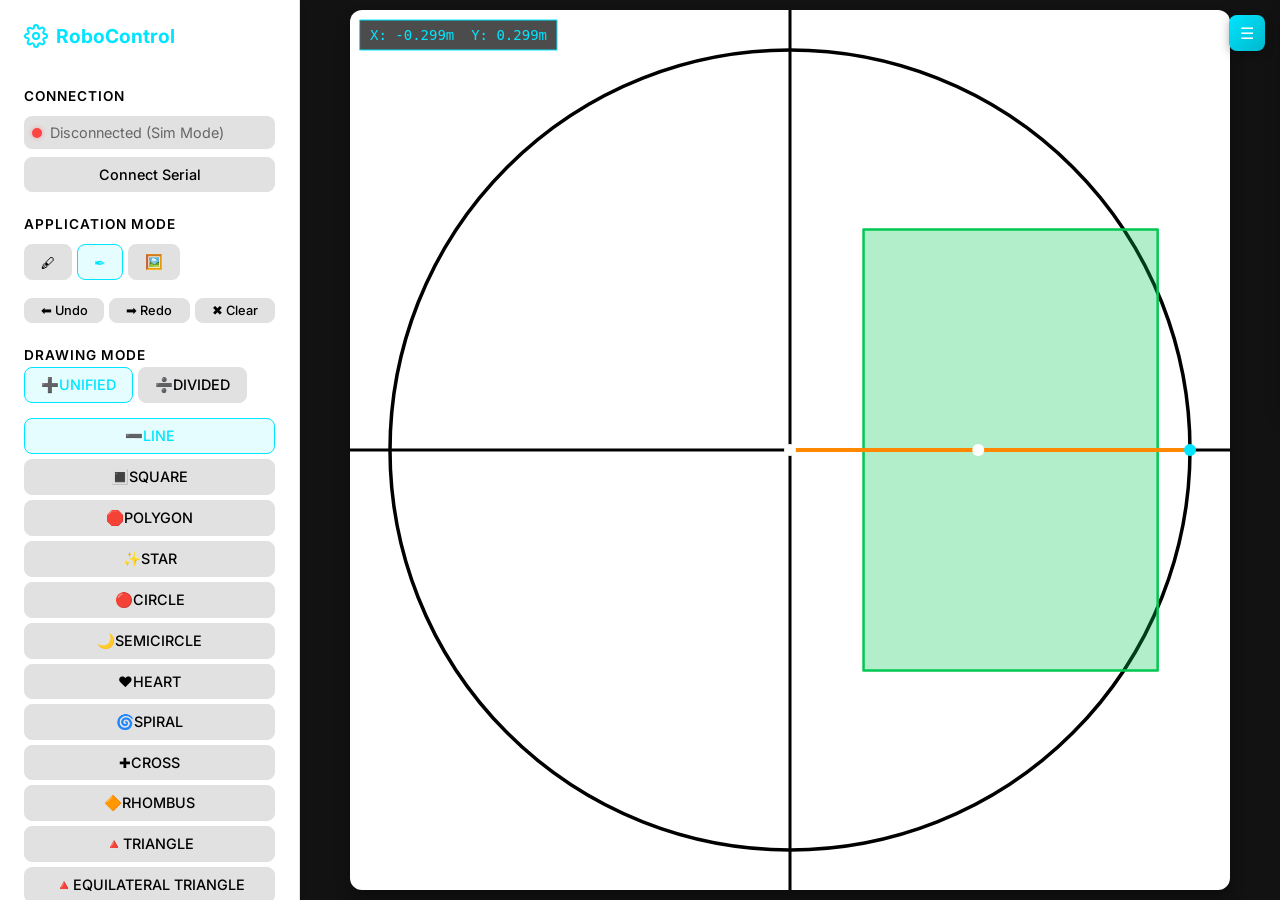
==== GUI DUMARM/layout/index.html @ 5c5cde9e "feat: Restructure repository to include full project folders" ====
<!DOCTYPE html>
<html lang="en">

<head>
    <meta charset="UTF-8">
    <meta name="viewport" content="width=device-width, initial-scale=1.0">
    <title>Planar Arm Control</title>

    <!-- Google Fonts -->
    <link rel="preconnect" href="https://fonts.googleapis.com">
    <link rel="preconnect" href="https://fonts.gstatic.com" crossorigin>
    <link href="https://fonts.googleapis.com/css2?family=Inter:wght@400;500;700&display=swap" rel="stylesheet">

    <!-- Styles -->
    <link rel="stylesheet" href="css/style.css" />
    <link rel="stylesheet" href="css/sidebar_right.css" />

    <!-- Scripts -->
    <script type="text/javascript" src="/eel.js"></script>
    <script type="module" src="js/main.js" defer></script>
</head>

<body>
    <div class="app-container">
        <!-- Sidebar Controls -->
        <aside class="sidebar">
            <div class="brand">
                <svg width="24" height="24" viewBox="0 0 24 24" fill="none" stroke="currentColor" stroke-width="2">
                    <circle cx="12" cy="12" r="3"></circle>
                    <path
                        d="M19.4 15a1.65 1.65 0 0 0 .33 1.82l.06.06a2 2 0 0 1 0 2.83 2 2 0 0 1-2.83 0l-.06-.06a1.65 1.65 0 0 0-1.82-.33 1.65 1.65 0 0 0-1 1.51V21a2 2 0 0 1-2 2 2 2 0 0 1-2-2v-.09A1.65 1.65 0 0 0 9 19.4a1.65 1.65 0 0 0-1.82.33l-.06.06a2 2 0 0 1-2.83 0 2 2 0 0 1 0-2.83l.06-.06a1.65 1.65 0 0 0 .33-1.82 1.65 1.65 0 0 0-1.51-1H3a2 2 0 0 1-2-2 2 2 0 0 1 2-2h.09A1.65 1.65 0 0 0 4.6 9a1.65 1.65 0 0 0-.33-1.82l-.06-.06a2 2 0 0 1 0-2.83 2 2 0 0 1 2.83 0l.06.06a1.65 1.65 0 0 0 1.82.33H9a1.65 1.65 0 0 0 1-1.51V3a2 2 0 0 1 2-2 2 2 0 0 1 2 2v.09a1.65 1.65 0 0 0 1 1.51 1.65 1.65 0 0 0 1.82-.33l.06-.06a2 2 0 0 1 2.83 0 2 2 0 0 1 0 2.83l-.06.06a1.65 1.65 0 0 0-.33 1.82V9a1.65 1.65 0 0 0 1.51 1H21a2 2 0 0 1 2 2 2 2 0 0 1-2 2h-.09a1.65 1.65 0 0 0-1.51 1z">
                    </path>
                </svg>
                RoboControl
            </div>

            <div class="control-group">
                <div class="group-title">Connection</div>
                <div class="status-indicator">
                    <div id="status-dot" class="status-dot"></div>
                    <span id="status-text">Disconnected</span>
                </div>
                <button id="start-serial-btn" class="btn">Connect Serial</button>
            </div>

            <!-- Application Mode Switcher -->
            <div class="control-group">
                <div class="group-title">Application Mode</div>
                <div style="display: flex; gap: 5px;">
                    <button id="app-mode-text" class="btn" title="Enable Text Generation">🖋</button>
                    <button id="app-mode-drawing" class="btn active" title="Enable Manual Drawing">✒</button>
                    <button id="app-mode-image" class="btn" title="Image to Trajectory">🖼️</button>

                </div>

                <!-- Action Buttons (Undo/Redo/Clear) - Available in all modes -->
                <div style="display: grid; grid-template-columns: 1fr 1fr 1fr; gap: 5px; margin-top: 10px;">
                    <button id="undo-btn" class="btn sm" title="Undo (Ctrl+Z)">⬅ Undo</button>
                    <button id="redo-btn" class="btn sm" title="Redo (Ctrl+Y)">➡ Redo</button>
                    <button id="clear-btn" class="btn sm" title="Clear Drawing (Delete)">✖ Clear</button>
                </div>
            </div>

            <div id="section-drawing-tools" class="control-group">
                <div class="group-title">DRAWING MODE</div>

                <!-- Drawing Mode -->
                <div style="display: flex; gap: 5px; margin-bottom: 15px;">
                    <button id="mode-continuous-btn" class="btn active" title="Chain shapes (United)">➕UNIFIED</button>
                    <button id="mode-discrete-btn" class="btn" title="Separate shapes (Discrete)">➗DIVIDED</button>
                </div>

                <!-- Main Drawing Tools -->
                <div style="display: flex; flex-direction: column; gap: 5px; margin-bottom: 10px;">
                    <button id="tool-line" class="btn active" data-tool="line" title="Linear Tool">➖LINE</button>

                    <button id="tool-square" class="btn" data-tool="square" title="Square Tool">🔳SQUARE</button>
                    <button id="tool-polygon" class="btn" data-tool="polygon" title="Polygon Tool">🛑POLYGON</button>
                    <button id="tool-star" class="btn" data-tool="star" title="Star Tool">✨STAR</button>
                    <button id="tool-circle" class="btn" data-tool="circle" title="Circle Tool">🔴CIRCLE</button>
                    <button id="tool-semicircle" class="btn" data-tool="semicircle"
                        title="Semicircle Tool">🌙SEMICIRCLE</button>
                    <button id="tool-heart" class="btn" data-tool="heart" title="Heart Tool">❤️HEART</button>
                    <button id="tool-spiral" class="btn" data-tool="spiral" title="Spiral Tool">🌀SPIRAL</button>
                    <button id="tool-greek-cross" class="btn" data-tool="greek_cross"
                        title="Greek Cross Tool">✚CROSS</button>
                    <button id="tool-rhombus" class="btn" data-tool="rhombus" title="Rhombus Tool">🔶RHOMBUS</button>
                    <button id="tool-triangle-right" class="btn" data-tool="triangle_right"
                        title="Right Triangle Tool">🔺TRIANGLE</button>
                    <button id="tool-triangle" class="btn" data-tool="triangle"
                        title="Equilateral Triangle Tool">🔺EQUILATERAL TRIANGLE</button>
                    <button id="tool-triangle-scalene" class="btn" data-tool="triangle_scalene"
                        title="Scalene Triangle Tool">🔺SCALENE TRIANGLE</button>
                    <button id="tool-triangle-isosceles" class="btn" data-tool="triangle_isosceles"
                        title="Isosceles Triangle Tool">🔺ISOSCELES TRIANGLE</button>


                </div>
            </div>

            <div id="section-text-tools" class="control-group">
                <div class="group-title">TEXT MODE</div>

                <button id="btn-preset-letter" class="btn sm"
                    style="width: 100%; margin-bottom: 8px; justify-content: center;">📩LETTER.mod</button>



                <textarea id="text-input" placeholder="Enter text..." class="input-full" rows="1"></textarea>

                <div class="input-row">
                    <label>Size:</label>
                    <input type="number" id="font-size" value="0.05" step="0.005" class="input-sm">
                </div>

                <!-- Linear Controls -->
                <div id="linear-controls">
                    <div class="input-row">
                        <label>Position X:</label> <input type="number" id="lin-x" value="0.22" step="0.01">
                    </div>
                    <div class="input-row">
                        <label>Position Y:</label> <input type="number" id="lin-y" value="0.17" step="0.01">
                    </div>
                    <div class="input-row">
                        <label>Angle:</label> <input type="number" id="lin-angle" value="-90" step="5">
                    </div>
                </div>

                <!-- Curved Controls -->
                <div id="curved-controls" class="hidden">
                    <div class="input-row">
                        <label>Radius:</label> <input type="number" id="curv-radius" value="0.25" step="0.01">
                    </div>
                    <div class="input-row">
                        <label>Offset:</label> <input type="number" id="curv-offset" value="90" step="5">
                    </div>
                </div>

                <div id="text-warning" class="warning-msg hidden">⚠ Text exceeds workspace!</div>

                <!-- Add Text Button -->
                <button id="btn-add-text" class="btn primary" style="width: 100%; margin-top: 10px;">
                    ➕ AGGIUNGI TESTO
                </button>

                <div style="height: 10px;"></div>
            </div>

            <div id="section-image-tools" class="control-group" style="display: none;">
                <div class="group-title">IMAGE MODE</div>

                <input type="file" id="image-upload" accept="image/*,.svg" class="input-full">

                <div id="image-preview-container" class="image-preview-container"
                    style="width: 100%; height: 150px; background: #000; display: flex; align-items: center; justify-content: center; overflow: hidden; border: 1px solid #333; margin-bottom: 10px;">
                    <img id="image-preview-img" src="" style="max-width: 100%; max-height: 100%; display: none;">
                    <span id="preview-msg" style="color: #666; font-size: 0.8em;">No Image</span>
                </div>

                <div class="input-row">
                    <label>Width (m):</label> <input type="number" id="img-width" value="0.10" step="0.01">
                </div>
                <div class="input-row">
                    <label>Offset X:</label> <input type="number" id="img-x" value="0.20" step="0.01">
                </div>
                <div class="input-row">
                    <label>Offset Y:</label> <input type="number" id="img-y" value="0.00" step="0.01">
                </div>
                <div class="input-row">
                    <label>Rotation:</label> <input type="number" id="img-rotation" value="0" step="5">
                </div>
                <div class="input-row">
                    <label>Threshold:</label>
                    <input type="range" id="img-threshold" value="127" min="0" max="255" step="1" style="flex-grow: 1;">
                    <span id="val-threshold" style="width: 30px; text-align: right;">127</span>
                </div>
                <div class="input-row">
                    <label>Smoothing:</label>
                    <input type="range" id="img-smoothing" value="2" min="0" max="10" step="1" style="flex-grow: 1;">
                    <span id="val-smoothing" style="width: 30px; text-align: right;">2</span>
                </div>
                <div class="input-row" style="justify-content: space-between;">
                    <label style="display: flex; align-items: center; gap: 5px;">
                        <input type="checkbox" id="img-invert"> Invert
                    </label>
                    <label style="display: flex; align-items: center; gap: 5px;">
                        <input type="checkbox" id="img-show-original" checked> Overlay
                    </label>
                    <label style="display: flex; align-items: center; gap: 5px;">
                        <input type="checkbox" id="img-noise-reduction"> Denoise
                    </label>
                </div>

                <div id="image-loading" class="hidden"
                    style="text-align: center; margin: 5px; color: var(--accent-color);">
                    ⏳ Processing...
                </div>

                <div id="image-debug-log" class="hidden"
                    style="font-size: 0.7em; color: #aaa; max-height: 60px; overflow-y: auto; background: rgba(0,0,0,0.3); padding: 5px; margin-bottom: 5px;">
                </div>

                <button id="btn-process-image" class="btn primary" style="width: 100%; margin-bottom: 5px;">
                    ⚙ PROCESS
                </button>
                <button id="btn-confirm-image" class="btn"
                    style="width: 100%; background-color: var(--success-color); color:black; font-weight: bold;">
                    ✅ CONFIRM
                </button>
                <div id="image-status-msg" class="status-msg hidden"
                    style="text-align: center; margin-top: 5px; color: var(--success-color); font-weight: bold; font-size: 0.9em;">
                </div>
            </div>





            <div class="control-group">
                <div class="group-title">Trajectory Control</div>
                <div style="display: grid; grid-template-columns: 1fr 1fr; gap: 5px;">
                    <button id="send-trajectory-btn" class="btn primary" title="Generate & Send Trajectory">Generate
                        Trajectory</button>
                    <button id="stop-trajectory-btn" class="btn" style="background-color: #ac3528; color: white;"
                        title="EMERGENCY STOP">STOP</button>
                    <button id="homing-btn" class="btn" title="Return to Home">Homing</button>
                    <button id="clean-state-btn" class="btn" title="Clean State">Clean</button>
                </div>
            </div>

            <div id="console-output" style="margin-top: auto; font-size: 0.8em; color: var(--text-muted);">
                <!-- Logs can go here -->
            </div>
        </aside>

        <!-- Main Canvas Area -->
        <main class="main-content">
            <canvas id="input_canvas" width="700" height="700"></canvas>
        </main>
        <!-- Right Sidebar -->
        <div id="right-sidebar" class="right-sidebar">
            <div class="sidebar-header">
                <h3>Customization</h3>
                <button id="close-right-sidebar-btn" class="icon-btn">×</button>
            </div>
            <div class="sidebar-content">
                <!-- GUI Color User (Moved Here) -->
                <div class="control-group">
                    <div class="group-title">GUI COLOR USER</div>
                    <div id="theme-buttons-container" class="theme-buttons-row">
                        <!-- Dynamic Buttons injected by theme.js -->
                    </div>
                </div>

                <!-- Workspace Geometry Section (Moved Here) -->
                <div class="control-group">
                    <div class="group-title">Workspace Geometry</div>
                    <div class="toggle-row">
                        <button id="mode-linear-btn" class="btn active sm">Linear</button>
                        <button id="mode-curved-btn" class="btn sm">Curved</button>
                    </div>

                    <!-- Linear Workspace Controls -->
                    <div id="linear-ws-controls" style="margin-top: 10px;">
                        <div class="input-row">
                            <label>Sheet X:</label><input type="number" id="ws-x" value="0.05" step="0.01">
                        </div>
                        <div class="input-row">
                            <label>Sheet Y:</label><input type="number" id="ws-y" value="-0.15" step="0.01">
                        </div>
                        <div class="input-row">
                            <label>Length:</label><input type="number" id="ws-w" value="0.20" step="0.01">
                        </div>
                        <div class="input-row">
                            <label>Height:</label><input type="number" id="ws-h" value="0.30" step="0.01">
                        </div>
                    </div>

                    <!-- Curved Workspace Controls -->
                    <div id="curved-ws-controls" class="hidden" style="margin-top: 10px;">
                        <div class="input-row">
                            <label>Inner R:</label><input type="number" id="ws-inner-r" value="0.12" step="0.01">
                        </div>
                        <div class="input-row">
                            <label>Outer R:</label><input type="number" id="ws-outer-r" value="0.33" step="0.01">
                        </div>
                    </div>

                    <!-- Grid Options -->
                    <div style="margin-top: 10px;">
                        <button id="grid-toggle-btn" class="btn sm" title="Toggle Grid (G)">⊞ Grid: OFF</button>
                    </div>
                </div>
            </div>
        </div>

        <!-- Right Sidebar Toggle Button -->
        <button id="right-sidebar-toggle-btn" class="floating-toggle-btn" title="Open Menu">
            ☰
        </button>


    </div>
</body>

</html>
---- GUI DUMARM/layout/css/style.css ----
@import 'variables.css';

/* Reset & Base */
* {
    box-sizing: border-box;
    margin: 0;
    padding: 0;
    font-family: 'Inter', -apple-system, BlinkMacSystemFont, "Segoe UI", Roboto, Helvetica, Arial, sans-serif;
}

body {
    background-color: var(--bg-primary);
    color: var(--text-primary);
    display: flex;
    height: 100vh;
    overflow: hidden;
}



/* Layout */
.app-container {
    display: grid;
    grid-template-columns: 300px 1fr;
    height: 100%;
    width: 100%;
}

/* Sidebar */
.sidebar {
    background-color: var(--bg-secondary);
    padding: var(--spacing-lg);
    display: flex;
    flex-direction: column;
    gap: var(--spacing-lg);
    border-right: 1px solid var(--bg-tertiary);
    z-index: 10;
    box-shadow: var(--shadow-md);
    overflow-y: auto;
    /* Allow scrolling if content is too tall */
    max-height: 100vh;
}

.brand {
    font-size: 1.2rem;
    font-weight: 700;
    color: var(--accent-color);
    margin-bottom: var(--spacing-md);
    display: flex;
    align-items: center;
    gap: var(--spacing-sm);
}

.control-group {
    display: flex;
    flex-direction: column;
    gap: var(--spacing-sm);
}

.group-title {
    font-size: 0.85rem;
    font-weight: 600;
    text-transform: uppercase;
    color: var(--title-color, #000000);
    letter-spacing: 1px;
    margin-bottom: var(--spacing-xs);
}

/* Main Content (Canvas) */
.main-content {
    position: relative;
    display: flex;
    justify-content: center;
    align-items: center;
    background-color: var(--bg-primary);
    overflow: auto;
}

canvas {
    background-color: var(--bg-secondary);
    /* Dark background */
    border-radius: var(--border-radius-lg);
    box-shadow: var(--shadow-lg);
}

/* Components */
.btn {
    background-color: var(--bg-tertiary);
    color: var(--text-primary);
    border: 1px solid var(--bg-tertiary);
    padding: var(--spacing-sm) var(--spacing-md);
    border-radius: var(--border-radius-md);
    cursor: pointer;
    font-size: 0.9rem;
    font-weight: 500;
    transition: all var(--transition-fast);
    display: flex;
    align-items: center;
    justify-content: center;
    gap: var(--spacing-sm);
}

.btn:hover {
    background-color: var(--bg-tertiary);
    /* Lighten slightly in practice, utilizing brightness filter */
    filter: brightness(1.2);
    border-color: var(--text-muted);
}

.btn.primary {
    background-color: var(--accent-color);
    color: var(--bg-primary);
    border: none;
    font-weight: 700;
}

.btn.primary:hover {
    background-color: var(--accent-hover);
    filter: none;
    transform: translateY(-1px);
    box-shadow: var(--shadow-sm);
}

.btn.active {
    border-color: var(--accent-color);
    background-color: var(--accent-dim);
    color: var(--accent-color);
}

/* Status Indicator */
.status-indicator {
    display: flex;
    align-items: center;
    gap: var(--spacing-sm);
    font-size: 0.9rem;
    color: var(--text-secondary);
    padding: var(--spacing-sm);
    background: var(--bg-tertiary);
    border-radius: var(--border-radius-md);
}

.status-dot {
    width: 10px;
    height: 10px;
    background-color: var(--danger-color);
    border-radius: 50%;
    transition: background-color var(--transition-normal);
    box-shadow: 0 0 5px rgba(255, 68, 68, 0.4);
}

.status-dot.online {
    background-color: var(--success-color);
    box-shadow: 0 0 5px rgba(0, 200, 81, 0.4);
}

/* Toasts / Notifications (Optional for future) */
.notification {
    position: fixed;
    bottom: var(--spacing-lg);
    right: var(--spacing-lg);
    background: var(--bg-secondary);
    padding: var(--spacing-md);
    border-radius: var(--border-radius-md);
    box-shadow: var(--shadow-lg);
    border-left: 4px solid var(--accent-color);
    transform: translateY(100px);
    opacity: 0;
    transition: all var(--transition-normal);
}

.notification.show {
    transform: translateY(0);
    opacity: 1;
}

/* Theme Buttons */
.theme-buttons-row {
    display: flex;
    flex-wrap: wrap;
    gap: 8px;
    padding: 5px 0;
}

.theme-btn {
    width: 24px;
    height: 24px;
    border-radius: 50%;
    cursor: pointer;
    transition: transform 0.2s, border-color 0.2s;
    box-shadow: 0 2px 4px rgba(0, 0, 0, 0.2);
}

.theme-btn:hover {
    transform: scale(1.2);
}

.theme-btn.active {
    transform: scale(1.2);
    box-shadow: 0 0 0 2px var(--text-primary);
}

/* Input Styles */
.input-full {
    width: 100%;
    padding: var(--spacing-sm);
    border: 1px solid var(--bg-tertiary);
    background: var(--input-bg, var(--bg-primary));
    /* Fallback */
    color: var(--input-text, var(--text-primary));
    border-radius: var(--border-radius-sm);
    margin-bottom: var(--spacing-sm);
}

.input-row {
    display: flex;
    justify-content: space-between;
    align-items: center;
    margin-bottom: var(--spacing-xs);
    font-size: 0.9rem;
}

.input-row input {
    width: 60px;
    padding: 2px 5px;
    background: var(--input-bg, var(--bg-primary));
    border: 1px solid var(--bg-tertiary);
    color: var(--input-text, var(--text-primary));
    border-radius: var(--border-radius-sm);
    text-align: right;
}

/* Toggle Buttons */
.toggle-row {
    display: flex;
    gap: var(--spacing-xs);
    margin-bottom: var(--spacing-sm);
}

.btn.sm {
    padding: 4px 8px;
    font-size: 0.8rem;
    flex: 1;
}

/* Utilities */
.hidden {
    display: none !important;
}

/* Warnings */
.warning-msg {
    color: var(--danger-color);
    font-size: 0.8rem;
    font-weight: bold;
    margin-bottom: var(--spacing-sm);
    padding: var(--spacing-xs);
    border: 1px solid var(--danger-color);
    border-radius: var(--border-radius-sm);
    background: rgba(255, 68, 68, 0.1);
    text-align: center;

}



/* Dropdown Select */
.dropdown-select {
    padding: 6px;
    background: var(--bg-secondary);
    border: 1px solid var(--border-color);
    color: var(--text-color);
    border-radius: 6px;
    font-size: 0.9em;
    outline: none;
}

/* Image Tools */
.image-preview-container {
    background-color: var(--bg-tertiary);
    border: 1px dashed var(--text-muted);
    border-radius: var(--border-radius-md);
    position: relative;
    /* content centered via flex in html style */
}

.image-preview-container img {
    object-fit: contain;
}

#image-loading {
    font-weight: bold;
    animation: pulse 1.5s infinite;
}

@keyframes pulse {
    0% {
        opacity: 0.6;
    }

    50% {
        opacity: 1;
    }

    100% {
        opacity: 0.6;
    }
}
---- GUI DUMARM/layout/css/sidebar_right.css ----
/* Right Sidebar - Professional Design */
.right-sidebar {
    position: fixed;
    top: 10px;
    right: -220px;
    width: 210px;
    height: auto;
    max-height: 85vh;
    background: linear-gradient(180deg, var(--bg-secondary) 0%, var(--bg-tertiary) 100%);
    border-left: 1px solid rgba(255, 255, 255, 0.1);
    border-radius: 12px 0 0 12px;
    box-shadow: -4px 0 20px rgba(0, 0, 0, 0.3);
    z-index: 100;
    transition: right 0.3s cubic-bezier(0.4, 0, 0.2, 1);
    display: flex;
    flex-direction: column;
    overflow: hidden;
}

.right-sidebar.open {
    right: 0;
}

/* Header */
.sidebar-header {
    padding: 12px 14px;
    border-bottom: 1px solid rgba(255, 255, 255, 0.08);
    display: flex;
    justify-content: space-between;
    align-items: center;
    background: rgba(0, 0, 0, 0.15);
}

.sidebar-header h3 {
    font-size: 0.85rem;
    font-weight: 600;
    text-transform: uppercase;
    letter-spacing: 1.5px;
    margin: 0;
    color: var(--text-primary);
}

/* Content Area */
.sidebar-content {
    padding: 10px 12px;
    flex: 1;
    overflow-y: auto;
}

/* Compact Control Groups for Right Sidebar */
.right-sidebar .control-group {
    margin-bottom: 12px;
    padding-bottom: 10px;
    border-bottom: 1px solid rgba(255, 255, 255, 0.05);
}

.right-sidebar .control-group:last-child {
    border-bottom: none;
    margin-bottom: 0;
}

.right-sidebar .group-title {
    font-size: 0.7rem;
    font-weight: 700;
    text-transform: uppercase;
    letter-spacing: 0.8px;
    margin-bottom: 8px;
    opacity: 0.9;
}

/* Compact Input Rows */
.right-sidebar .input-row {
    display: flex;
    justify-content: space-between;
    align-items: center;
    margin-bottom: 4px;
    font-size: 0.75rem;
}

.right-sidebar .input-row label {
    font-size: 0.7rem;
    opacity: 0.85;
}

.right-sidebar .input-row input {
    width: 50px;
    padding: 3px 5px;
    font-size: 0.7rem;
    border-radius: 4px;
}

/* Compact Toggle Buttons */
.right-sidebar .toggle-row {
    display: flex;
    gap: 4px;
    margin-bottom: 6px;
}

.right-sidebar .btn.sm {
    padding: 4px 8px;
    font-size: 0.65rem;
}

/* Theme Buttons in Sidebar */
.right-sidebar .theme-buttons-row {
    display: flex;
    flex-wrap: wrap;
    gap: 6px;
    justify-content: center;
}

.right-sidebar .theme-btn {
    width: 22px;
    height: 22px;
}

/* Floating Toggle Button */
.floating-toggle-btn {
    position: fixed;
    top: 15px;
    right: 15px;
    z-index: 90;
    width: 36px;
    height: 36px;
    border-radius: 8px;
    background: linear-gradient(135deg, var(--accent-color) 0%, var(--accent-hover, #0099cc) 100%);
    color: white;
    border: none;
    box-shadow: 0 3px 10px rgba(0, 0, 0, 0.3);
    cursor: pointer;
    font-size: 1rem;
    display: flex;
    align-items: center;
    justify-content: center;
    transition: all 0.2s ease;
}

.floating-toggle-btn:hover {
    transform: scale(1.08);
    box-shadow: 0 4px 15px rgba(0, 0, 0, 0.4);
}

/* Close Button */
.icon-btn {
    background: rgba(255, 255, 255, 0.1);
    border: none;
    color: var(--text-primary);
    font-size: 1.2rem;
    cursor: pointer;
    width: 24px;
    height: 24px;
    border-radius: 6px;
    display: flex;
    align-items: center;
    justify-content: center;
    transition: background 0.2s;
}

.icon-btn:hover {
    background: rgba(255, 255, 255, 0.2);
}

/* Scrollbar Styling */
.sidebar-content::-webkit-scrollbar {
    width: 4px;
}

.sidebar-content::-webkit-scrollbar-track {
    background: transparent;
}

.sidebar-content::-webkit-scrollbar-thumb {
    background: rgba(255, 255, 255, 0.2);
    border-radius: 2px;
}

.sidebar-content::-webkit-scrollbar-thumb:hover {
    background: rgba(255, 255, 255, 0.3);
}
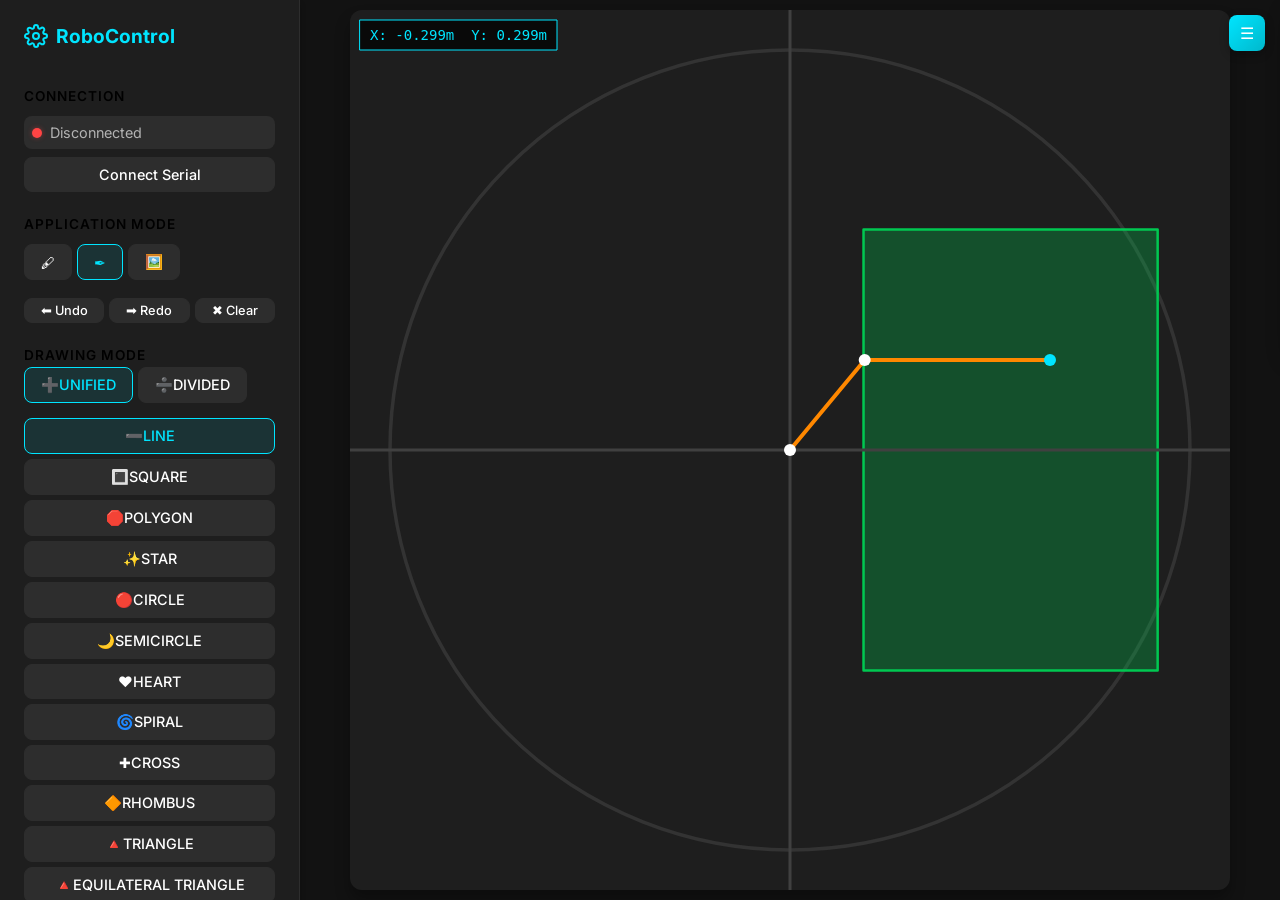
==== commit 10be6073: "feat: Implement Smart Image Processor v2 with Auto-Style Detection and Skeletonization" ====
--- a/GUI DUMARM/layout/index.html
+++ b/GUI DUMARM/layout/index.html
@@ -158,16 +158,44 @@
                 </div>
 
                 <div class="input-row">
-                    <label>Width (m):</label> <input type="number" id="img-width" value="0.10" step="0.01">
-                </div>
-                <div class="input-row">
-                    <label>Offset X:</label> <input type="number" id="img-x" value="0.20" step="0.01">
-                </div>
-                <div class="input-row">
-                    <label>Offset Y:</label> <input type="number" id="img-y" value="0.00" step="0.01">
-                </div>
-                <div class="input-row">
-                    <label>Rotation:</label> <input type="number" id="img-rotation" value="0" step="5">
+                    <label style="min-width: 80px;">Width (m):</label>
+                    <div class="stepper-control"
+                        style="display: flex; align-items: center; gap: 5px; flex-grow: 1; justify-content: flex-end;">
+                        <button class="btn sm" data-action="dec" data-target="img-width" data-step="0.005">🔻</button>
+                        <input type="number" id="img-width" value="0.10" step="0.005"
+                            style="width: 60px; text-align: center;">
+                        <button class="btn sm" data-action="inc" data-target="img-width" data-step="0.005">🔺</button>
+                    </div>
+                </div>
+                <div class="input-row">
+                    <label style="min-width: 80px;">Offset X:</label>
+                    <div class="stepper-control"
+                        style="display: flex; align-items: center; gap: 5px; flex-grow: 1; justify-content: flex-end;">
+                        <button class="btn sm" data-action="dec" data-target="img-x" data-step="0.005">🔻</button>
+                        <input type="number" id="img-x" value="0.20" step="0.005"
+                            style="width: 60px; text-align: center;">
+                        <button class="btn sm" data-action="inc" data-target="img-x" data-step="0.005">🔺</button>
+                    </div>
+                </div>
+                <div class="input-row">
+                    <label style="min-width: 80px;">Offset Y:</label>
+                    <div class="stepper-control"
+                        style="display: flex; align-items: center; gap: 5px; flex-grow: 1; justify-content: flex-end;">
+                        <button class="btn sm" data-action="dec" data-target="img-y" data-step="0.005">🔻</button>
+                        <input type="number" id="img-y" value="0.00" step="0.005"
+                            style="width: 60px; text-align: center;">
+                        <button class="btn sm" data-action="inc" data-target="img-y" data-step="0.005">🔺</button>
+                    </div>
+                </div>
+                <div class="input-row">
+                    <label style="min-width: 80px;">Rotation:</label>
+                    <div class="stepper-control"
+                        style="display: flex; align-items: center; gap: 5px; flex-grow: 1; justify-content: flex-end;">
+                        <button class="btn sm" data-action="dec" data-target="img-rotation" data-step="5">🔻</button>
+                        <input type="number" id="img-rotation" value="0" step="5"
+                            style="width: 60px; text-align: center;">
+                        <button class="btn sm" data-action="inc" data-target="img-rotation" data-step="5">🔺</button>
+                    </div>
                 </div>
                 <div class="input-row">
                     <label>Threshold:</label>
@@ -197,10 +225,26 @@
                 </div>
 
                 <div id="image-debug-log" class="hidden"
-                    style="font-size: 0.7em; color: #aaa; max-height: 60px; overflow-y: auto; background: rgba(0,0,0,0.3); padding: 5px; margin-bottom: 5px;">
+                    style="font-size: 0.8em; color: #aaa; height: 30px; line-height: 20px; overflow: hidden; background: rgba(0,0,0,0.5); padding: 5px; margin-bottom: 5px; white-space: nowrap; border-radius: 4px;">
+                </div>
+
+                <div class="input-row" style="margin-bottom: 5px;">
+                    <label style="font-size: 0.8em;">Style:</label>
+                    <div style="display: flex; gap: 8px; flex-grow: 1; justify-content: flex-end;">
+                        <label style="font-size: 0.8em; display: flex; align-items: center; gap: 3px; cursor: pointer;">
+                            <input type="radio" name="img-style" value="auto" checked> Auto
+                        </label>
+                        <label style="font-size: 0.8em; display: flex; align-items: center; gap: 3px; cursor: pointer;">
+                            <input type="radio" name="img-style" value="outline"> Double
+                        </label>
+                        <label style="font-size: 0.8em; display: flex; align-items: center; gap: 3px; cursor: pointer;">
+                            <input type="radio" name="img-style" value="skeleton"> Single
+                        </label>
+                    </div>
                 </div>
 
                 <button id="btn-process-image" class="btn primary" style="width: 100%; margin-bottom: 5px;">
+
                     ⚙ PROCESS
                 </button>
                 <button id="btn-confirm-image" class="btn"
@@ -261,18 +305,24 @@
                     </div>
 
                     <!-- Linear Workspace Controls -->
-                    <div id="linear-ws-controls" style="margin-top: 10px;">
-                        <div class="input-row">
-                            <label>Sheet X:</label><input type="number" id="ws-x" value="0.05" step="0.01">
-                        </div>
-                        <div class="input-row">
-                            <label>Sheet Y:</label><input type="number" id="ws-y" value="-0.15" step="0.01">
-                        </div>
-                        <div class="input-row">
-                            <label>Length:</label><input type="number" id="ws-w" value="0.20" step="0.01">
-                        </div>
-                        <div class="input-row">
-                            <label>Height:</label><input type="number" id="ws-h" value="0.30" step="0.01">
+                    <!-- Linear Workspace Controls -->
+                    <div id="linear-ws-controls"
+                        style="margin-top: 10px; display: grid; grid-template-columns: 1fr 1fr; gap: 8px;">
+                        <div class="input-row" style="flex-direction: column; align-items: flex-start;">
+                            <label style="margin-bottom: 2px;">Sheet X:</label><input type="number" id="ws-x"
+                                value="0.05" step="0.01" style="width: 100%;">
+                        </div>
+                        <div class="input-row" style="flex-direction: column; align-items: flex-start;">
+                            <label style="margin-bottom: 2px;">Sheet Y:</label><input type="number" id="ws-y"
+                                value="-0.15" step="0.01" style="width: 100%;">
+                        </div>
+                        <div class="input-row" style="flex-direction: column; align-items: flex-start;">
+                            <label style="margin-bottom: 2px;">Larghezza:</label><input type="number" id="ws-w"
+                                value="0.20" step="0.01" style="width: 100%;">
+                        </div>
+                        <div class="input-row" style="flex-direction: column; align-items: flex-start;">
+                            <label style="margin-bottom: 2px;">Altezza:</label><input type="number" id="ws-h"
+                                value="0.30" step="0.01" style="width: 100%;">
                         </div>
                     </div>
 
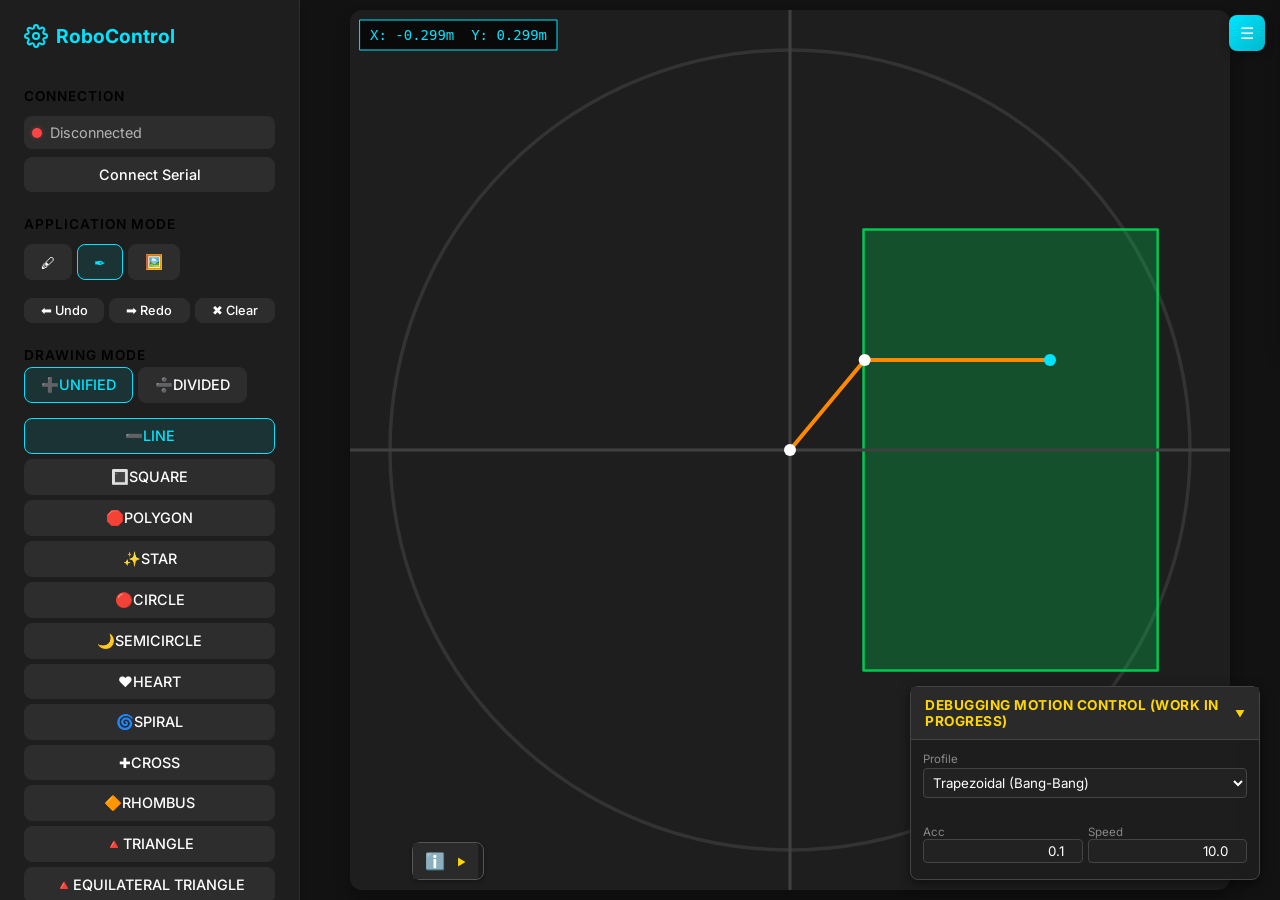
==== commit a78514cc: "feat: Enhanced Motion Profiles, PC Melodies, and Circle Fix" ====
--- a/GUI DUMARM/layout/index.html
+++ b/GUI DUMARM/layout/index.html
@@ -106,7 +106,25 @@
 
 
 
-                <textarea id="text-input" placeholder="Enter text..." class="input-full" rows="1"></textarea>
+                <div class="input-row" style="margin-bottom: 5px;">
+                    <textarea id="text-input" placeholder="Enter text..." class="input-full" rows="1"></textarea>
+                    <button id="btn-show-symbols" class="btn sm" style="width: 40px; margin-left: 5px;"
+                        title="Insert Symbol">🔣</button>
+                </div>
+
+                <!-- Symbol Picker Modal (Hidden by default) -->
+                <div id="symbol-picker" class="hidden" style="
+                    background: #2a2a2a; 
+                    border: 1px solid #444; 
+                    padding: 5px; 
+                    margin-bottom: 10px; 
+                    border-radius: 4px; 
+                    display: grid; 
+                    grid-template-columns: repeat(6, 1fr); 
+                    gap: 3px;">
+                    <!-- Symbols will be injected here by JS -->
+                </div>
+
 
                 <div class="input-row">
                     <label>Size:</label>
@@ -228,20 +246,25 @@
                     style="font-size: 0.8em; color: #aaa; height: 30px; line-height: 20px; overflow: hidden; background: rgba(0,0,0,0.5); padding: 5px; margin-bottom: 5px; white-space: nowrap; border-radius: 4px;">
                 </div>
 
-                <div class="input-row" style="margin-bottom: 5px;">
-                    <label style="font-size: 0.8em;">Style:</label>
-                    <div style="display: flex; gap: 8px; flex-grow: 1; justify-content: flex-end;">
-                        <label style="font-size: 0.8em; display: flex; align-items: center; gap: 3px; cursor: pointer;">
+                <div class="input-row" style="margin-bottom: 5px; flex-direction: column; align-items: flex-start;">
+                    <label style="font-size: 0.8em; margin-bottom: 2px;">Style:</label>
+                    <div style="display: flex; flex-direction: column; gap: 4px; width: 100%; padding-left: 10px;">
+                        <label style="font-size: 0.8em; display: flex; align-items: center; gap: 5px; cursor: pointer;">
                             <input type="radio" name="img-style" value="auto" checked> Auto
                         </label>
-                        <label style="font-size: 0.8em; display: flex; align-items: center; gap: 3px; cursor: pointer;">
-                            <input type="radio" name="img-style" value="outline"> Double
+                        <label style="font-size: 0.8em; display: flex; align-items: center; gap: 5px; cursor: pointer;">
+                            <input type="radio" name="img-style" value="skeleton"> Complex Image
                         </label>
-                        <label style="font-size: 0.8em; display: flex; align-items: center; gap: 3px; cursor: pointer;">
-                            <input type="radio" name="img-style" value="skeleton"> Single
+                        <label style="font-size: 0.8em; display: flex; align-items: center; gap: 5px; cursor: pointer;">
+                            <input type="radio" name="img-style" value="outline"> Simple Image
                         </label>
-                    </div>
-                </div>
+
+
+                    </div>
+                </div>
+
+
+
 
                 <button id="btn-process-image" class="btn primary" style="width: 100%; margin-bottom: 5px;">
 
@@ -296,6 +319,8 @@
                     </div>
                 </div>
 
+
+
                 <!-- Workspace Geometry Section (Moved Here) -->
                 <div class="control-group">
                     <div class="group-title">Workspace Geometry</div>
@@ -351,6 +376,62 @@
 
 
     </div>
+    <!-- Motion Debug Panel (Floating) -->
+    <div id="motion-debug-panel" class="debug-panel">
+        <div class="panel-header" onclick="this.parentElement.classList.toggle('collapsed')">
+            <span>DEBUGGING MOTION CONTROL (WORK IN PROGRESS)</span>
+            <span class="toggle-icon">▼</span>
+        </div>
+        <div class="panel-content">
+            <div class="input-row" style="flex-direction: column; align-items: flex-start;">
+                <label style="margin-bottom: 2px; color: #888; font-size: 0.8em;">Profile</label>
+                <select id="motion-profile-select" class="input-full"
+                    style="padding: 5px; background: #222; color: #fff; border: 1px solid #444;">
+                    <option value="trapezoidal" selected>Trapezoidal (Bang-Bang)</option>
+                    <option value="s-curve">S-Curve (Cycloidal)</option>
+                    <option value="polynomial_cubic">Polynomial (Cubic)</option>
+                    <option value="polynomial_quartic">Polynomial (Quartic)</option>
+                    <option value="polynomial_quintic">Polynomial (Quintic) 🌟</option>
+                </select>
+            </div>
+            <div class="input-row" style="margin-top: 5px; gap: 5px;">
+                <div style="flex: 1; display: flex; flex-direction: column;">
+                    <label style="color: #888; font-size: 0.8em;">Acc</label>
+                    <input type="number" id="motion-acc-input" value="0.1" step="0.05" min="0.01" max="5.0"
+                        style="width: 100%; background: #222; color: #fff; border: 1px solid #444; padding: 3px;">
+                </div>
+                <div style="flex: 1; display: flex; flex-direction: column;">
+                    <label style="color: #888; font-size: 0.8em;">Speed</label>
+                    <input type="number" id="motion-speed-input" value="10.0" step="0.5" min="0.1" max="20.0"
+                        style="width: 100%; background: #222; color: #fff; border: 1px solid #444; padding: 3px;">
+                </div>
+            </div>
+        </div>
+    </div>
+
+    <!-- Help Center Panel (Floating Left) -->
+    <div id="help-center-panel" class="debug-panel left-panel collapsed"
+        style="left: 35%; transform: translateX(-50%); right: auto;">
+        <div class="panel-header" onclick="this.parentElement.classList.toggle('collapsed')">
+            <span style="font-size: 1.2em;">ℹ️</span>
+            <span class="toggle-icon">▼</span>
+        </div>
+        <div class="panel-content" style="font-size: 0.85em; color: #ddd; line-height: 1.4;">
+            <p><strong>✏️ Disegno</strong>: Crea forme o linee custom. <br><em>Continuous</em> = Penna giù.
+                <em>Discrete</em> = Penna su tra le forme.
+            </p>
+            <p><strong>✍️ Testo</strong>: Scrivi e genera il percorso. <br>Usa <em>Linear</em> per rette,
+                <em>Curved</em> per archi.
+            </p>
+            <p><strong>🖼️ Immagine</strong>: Carica JPG/PNG. Regola <em>Threshold</em> e <em>Smoothing</em> per pulire
+                il tracciato.</p>
+            <p><strong>⚙️ Motion</strong>: Usa il pannello a destra per cambiare profilo di velocità (es.
+                <em>S-Curve</em> per fluidità).
+            </p>
+            <p><strong>👻 Ghost Robot</strong>: Anteprima verde = Movimento sicuro. Rosso = Fuori portata.</p>
+        </div>
+    </div>
+
 </body>
 
 </html>
--- a/GUI DUMARM/layout/css/style.css
+++ b/GUI DUMARM/layout/css/style.css
@@ -304,4 +304,93 @@
     100% {
         opacity: 0.6;
     }
+}
+
+/* Motion Debug Panel */
+.debug-panel {
+    position: fixed;
+    bottom: 20px;
+    right: 20px;
+    width: 350px;
+    background: rgba(30, 30, 30, 0.95);
+    border: 1px solid #444;
+    border-radius: 8px;
+    z-index: 1000;
+    box-shadow: 0 4px 12px rgba(0, 0, 0, 0.5);
+    backdrop-filter: blur(5px);
+    transition: all 0.3s cubic-bezier(0.25, 0.8, 0.25, 1);
+}
+
+.debug-panel.left-panel {
+    right: auto;
+    left: 20px;
+    bottom: 20px;
+}
+
+#help-center-panel {
+    width: 300px;
+}
+
+#help-center-panel.collapsed {
+    width: auto;
+    padding-right: 5px;
+    /* Tweak for emoji look */
+}
+
+.debug-panel .panel-header {
+    padding: 10px 14px;
+    background: #2a2a2a;
+    border-bottom: 1px solid #444;
+    font-size: 0.85em;
+    font-weight: 700;
+    color: #ffd700;
+    /* Gold accent */
+    display: flex;
+    justify-content: space-between;
+    align-items: center;
+    cursor: pointer;
+    user-select: none;
+    letter-spacing: 0.5px;
+}
+
+.debug-panel .panel-header:hover {
+    background: #333;
+}
+
+.debug-panel .panel-content {
+    padding: 12px;
+    display: flex;
+    flex-direction: column;
+    gap: 10px;
+    opacity: 1;
+    transition: opacity 0.2s 0.1s;
+}
+
+/* Collapsed State */
+.debug-panel.collapsed .panel-content {
+    display: none;
+    opacity: 0;
+    pointer-events: none;
+}
+
+.debug-panel.collapsed {
+    width: auto;
+    border-color: #555;
+    background: rgba(30, 30, 30, 0.8);
+    box-shadow: 0 2px 5px rgba(0, 0, 0, 0.3);
+}
+
+.debug-panel.collapsed .panel-header {
+    border-bottom: none;
+    padding: 8px 12px;
+}
+
+.debug-panel .toggle-icon {
+    font-size: 0.7em;
+    transition: transform 0.3s;
+    margin-left: 10px;
+}
+
+.debug-panel.collapsed .toggle-icon {
+    transform: rotate(-90deg);
 }
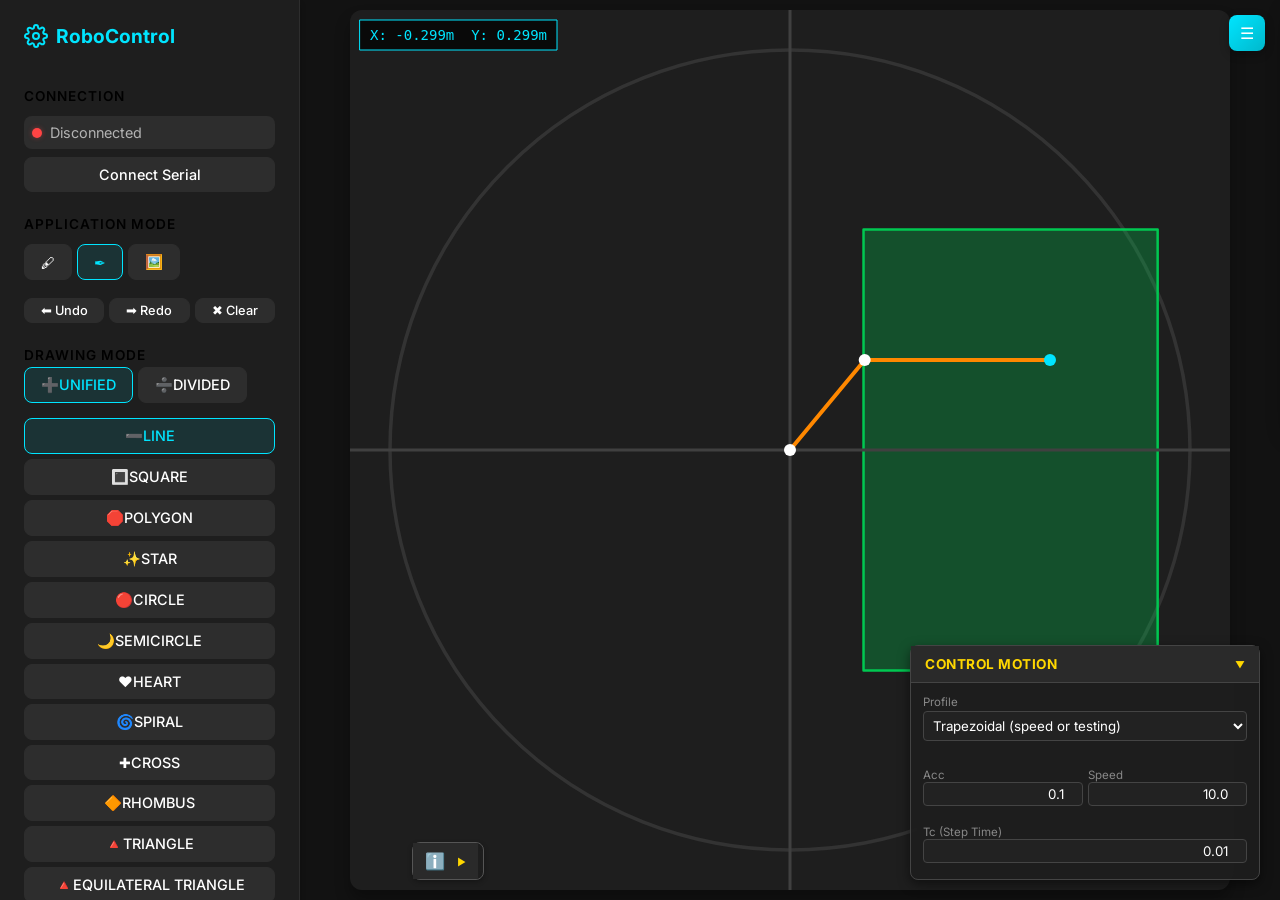
==== commit 96d4d30f: "Update GUI DUMARM and Firmware with Tc Control" ====
--- a/GUI DUMARM/layout/index.html
+++ b/GUI DUMARM/layout/index.html
@@ -186,6 +186,21 @@
                     </div>
                 </div>
                 <div class="input-row">
+                    <label style="min-width: 80px;">Height (m):</label>
+                    <div class="stepper-control"
+                        style="display: flex; align-items: center; gap: 5px; flex-grow: 1; justify-content: flex-end;">
+                        <button class="btn sm" data-action="dec" data-target="img-height" data-step="0.005">🔻</button>
+                        <input type="number" id="img-height" value="0.10" step="0.005"
+                            style="width: 60px; text-align: center;">
+                        <button class="btn sm" data-action="inc" data-target="img-height" data-step="0.005">🔺</button>
+                    </div>
+                </div>
+                <div class="input-row" style="justify-content: flex-end; margin-bottom: 5px;">
+                    <label style="font-size: 0.8em; display: flex; align-items: center; gap: 5px; cursor: pointer;">
+                        <input type="checkbox" id="img-lock-ratio" checked> Lock Ratio
+                    </label>
+                </div>
+                <div class="input-row">
                     <label style="min-width: 80px;">Offset X:</label>
                     <div class="stepper-control"
                         style="display: flex; align-items: center; gap: 5px; flex-grow: 1; justify-content: flex-end;">
@@ -292,6 +307,7 @@
                         title="EMERGENCY STOP">STOP</button>
                     <button id="homing-btn" class="btn" title="Return to Home">Homing</button>
                     <button id="clean-state-btn" class="btn" title="Clean State">Clean</button>
+
                 </div>
             </div>
 
@@ -330,6 +346,21 @@
                     </div>
 
                     <!-- Linear Workspace Controls -->
+                    <div id="paper-size-block" style="margin-top: 10px;">
+                        <label style="font-size: 0.85em; color: #ccc;">Paper Format</label>
+                        <select id="ws-paper-size" class="input-full"
+                            style="margin-top: 2px; background: #222; color: #fff; border: 1px solid #444; padding: 4px; border-radius: 4px;">
+                            <option value="custom">Custom Configuration</option>
+                            <option value="A0">A0 (0.841 × 1.189 m)</option>
+                            <option value="A1">A1 (0.594 × 0.841 m)</option>
+                            <option value="A2">A2 (0.420 × 0.594 m)</option>
+                            <option value="A3">A3 (0.297 × 0.420 m)</option>
+                            <option value="A4">A4 (0.210 × 0.297 m)</option>
+                            <option value="A5">A5 (0.148 × 0.210 m)</option>
+                            <option value="F4">F4 (0.210 × 0.330 m)</option>
+                        </select>
+                    </div>
+
                     <!-- Linear Workspace Controls -->
                     <div id="linear-ws-controls"
                         style="margin-top: 10px; display: grid; grid-template-columns: 1fr 1fr; gap: 8px;">
@@ -354,10 +385,10 @@
                     <!-- Curved Workspace Controls -->
                     <div id="curved-ws-controls" class="hidden" style="margin-top: 10px;">
                         <div class="input-row">
-                            <label>Inner R:</label><input type="number" id="ws-inner-r" value="0.12" step="0.01">
+                            <label>Inner R:</label><input type="number" id="ws-inner-r" value="0.13" step="0.01">
                         </div>
                         <div class="input-row">
-                            <label>Outer R:</label><input type="number" id="ws-outer-r" value="0.33" step="0.01">
+                            <label>Outer R:</label><input type="number" id="ws-outer-r" value="0.27" step="0.01">
                         </div>
                     </div>
 
@@ -379,7 +410,7 @@
     <!-- Motion Debug Panel (Floating) -->
     <div id="motion-debug-panel" class="debug-panel">
         <div class="panel-header" onclick="this.parentElement.classList.toggle('collapsed')">
-            <span>DEBUGGING MOTION CONTROL (WORK IN PROGRESS)</span>
+            <span>CONTROL MOTION</span>
             <span class="toggle-icon">▼</span>
         </div>
         <div class="panel-content">
@@ -387,11 +418,9 @@
                 <label style="margin-bottom: 2px; color: #888; font-size: 0.8em;">Profile</label>
                 <select id="motion-profile-select" class="input-full"
                     style="padding: 5px; background: #222; color: #fff; border: 1px solid #444;">
-                    <option value="trapezoidal" selected>Trapezoidal (Bang-Bang)</option>
-                    <option value="s-curve">S-Curve (Cycloidal)</option>
-                    <option value="polynomial_cubic">Polynomial (Cubic)</option>
-                    <option value="polynomial_quartic">Polynomial (Quartic)</option>
-                    <option value="polynomial_quintic">Polynomial (Quintic) 🌟</option>
+                    <option value="trapezoidal" selected>Trapezoidal (speed or testing)</option>
+                    <option value="s-curve">S-Curve (Quality)</option>
+                    <option value="quintic">Quintic (Quality ptp)</option>
                 </select>
             </div>
             <div class="input-row" style="margin-top: 5px; gap: 5px;">
@@ -403,6 +432,13 @@
                 <div style="flex: 1; display: flex; flex-direction: column;">
                     <label style="color: #888; font-size: 0.8em;">Speed</label>
                     <input type="number" id="motion-speed-input" value="10.0" step="0.5" min="0.1" max="20.0"
+                        style="width: 100%; background: #222; color: #fff; border: 1px solid #444; padding: 3px;">
+                </div>
+            </div>
+            <div class="input-row" style="margin-top: 5px; gap: 5px;">
+                <div style="flex: 1; display: flex; flex-direction: column;">
+                    <label style="color: #888; font-size: 0.8em;">Tc (Step Time)</label>
+                    <input type="number" id="motion-tc" value="0.01" step="0.001" min="0.001" max="0.1"
                         style="width: 100%; background: #222; color: #fff; border: 1px solid #444; padding: 3px;">
                 </div>
             </div>
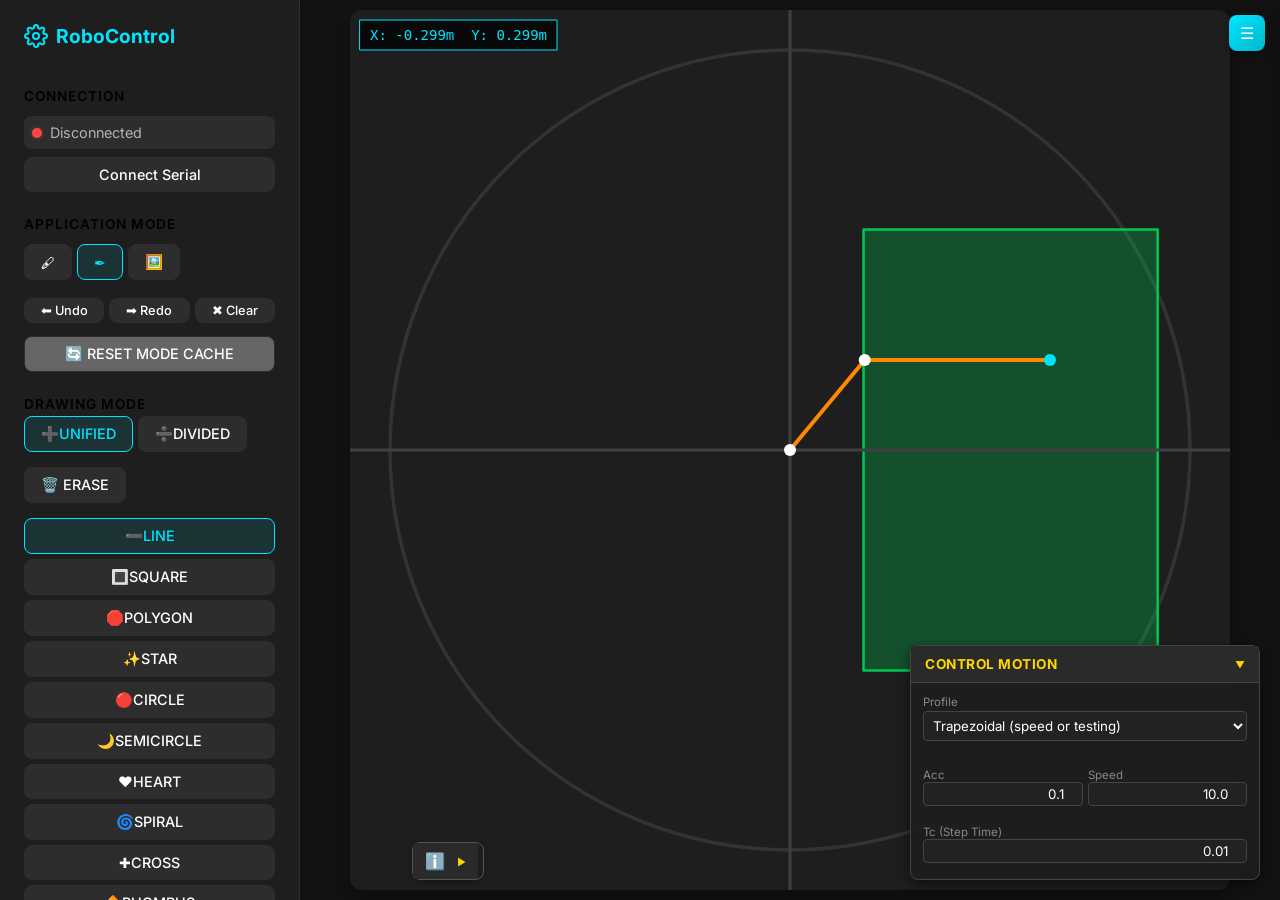
==== commit 58f8b34e: "Fix: Global Reset, Robust Undo/Redo with safety checks, Optimized Erase Mode with Grouping" ====
--- a/GUI DUMARM/layout/index.html
+++ b/GUI DUMARM/layout/index.html
@@ -59,6 +59,11 @@
                     <button id="redo-btn" class="btn sm" title="Redo (Ctrl+Y)">➡ Redo</button>
                     <button id="clear-btn" class="btn sm" title="Clear Drawing (Delete)">✖ Clear</button>
                 </div>
+
+                <button id="btn-global-reset" class="btn"
+                    style="width: 100%; margin-top: 5px; background-color: #666; color: white;">
+                    🔄 RESET MODE CACHE
+                </button>
             </div>
 
             <div id="section-drawing-tools" class="control-group">
@@ -68,6 +73,11 @@
                 <div style="display: flex; gap: 5px; margin-bottom: 15px;">
                     <button id="mode-continuous-btn" class="btn active" title="Chain shapes (United)">➕UNIFIED</button>
                     <button id="mode-discrete-btn" class="btn" title="Separate shapes (Discrete)">➗DIVIDED</button>
+                </div>
+
+                <!-- Erase Mode -->
+                <div style="display: flex; gap: 5px; margin-bottom: 15px;">
+                    <button id="erase-mode-btn" class="btn" title="Click shapes to delete them">🗑️ ERASE</button>
                 </div>
 
                 <!-- Main Drawing Tools -->
@@ -161,6 +171,7 @@
                     ➕ AGGIUNGI TESTO
                 </button>
 
+
                 <div style="height: 10px;"></div>
             </div>
 
@@ -239,6 +250,12 @@
                     <label>Smoothing:</label>
                     <input type="range" id="img-smoothing" value="2" min="0" max="10" step="1" style="flex-grow: 1;">
                     <span id="val-smoothing" style="width: 30px; text-align: right;">2</span>
+                </div>
+                <div class="input-row">
+                    <label style="min-width: 130px;">Dettaglio Traiettoria:</label>
+                    <input type="range" id="img-optimization" value="8" min="0" max="10" step="1" style="flex-grow: 1;"
+                        title="0 = Nessuna ottimizzazione (Tutti i punti), 10 = Massima semplificazione">
+                    <span id="val-optimization" style="width: 30px; text-align: right;">8</span>
                 </div>
                 <div class="input-row" style="justify-content: space-between;">
                     <label style="display: flex; align-items: center; gap: 5px;">
@@ -289,6 +306,7 @@
                     style="width: 100%; background-color: var(--success-color); color:black; font-weight: bold;">
                     ✅ CONFIRM
                 </button>
+
                 <div id="image-status-msg" class="status-msg hidden"
                     style="text-align: center; margin-top: 5px; color: var(--success-color); font-weight: bold; font-size: 0.9em;">
                 </div>
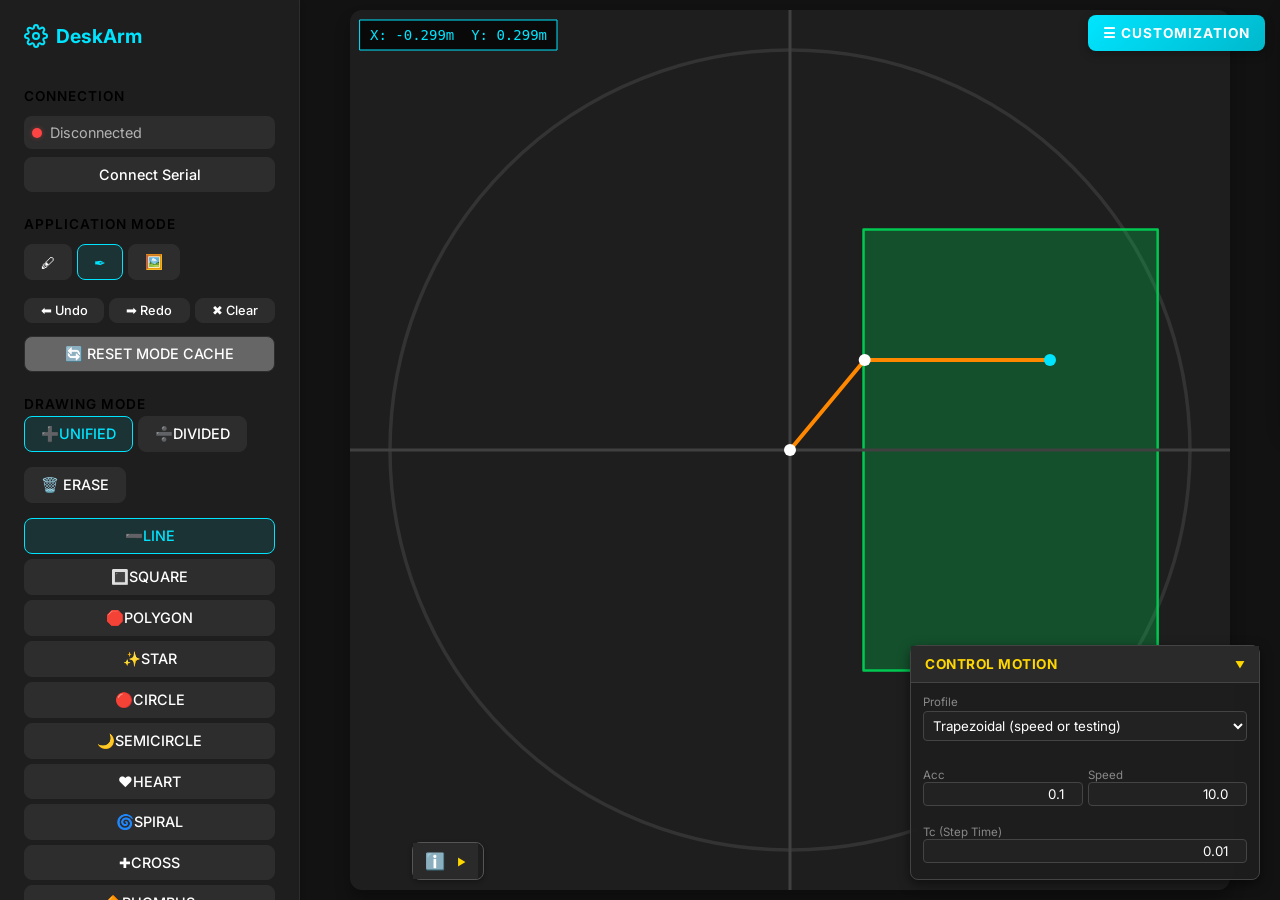
==== commit 43077fab: "Versione 2.0" ====
--- a/GUI DUMARM/layout/index.html
+++ b/GUI DUMARM/layout/index.html
@@ -4,7 +4,7 @@
 <head>
     <meta charset="UTF-8">
     <meta name="viewport" content="width=device-width, initial-scale=1.0">
-    <title>Planar Arm Control</title>
+    <title>DeskArm Control</title>
 
     <!-- Google Fonts -->
     <link rel="preconnect" href="https://fonts.googleapis.com">
@@ -31,7 +31,7 @@
                         d="M19.4 15a1.65 1.65 0 0 0 .33 1.82l.06.06a2 2 0 0 1 0 2.83 2 2 0 0 1-2.83 0l-.06-.06a1.65 1.65 0 0 0-1.82-.33 1.65 1.65 0 0 0-1 1.51V21a2 2 0 0 1-2 2 2 2 0 0 1-2-2v-.09A1.65 1.65 0 0 0 9 19.4a1.65 1.65 0 0 0-1.82.33l-.06.06a2 2 0 0 1-2.83 0 2 2 0 0 1 0-2.83l.06-.06a1.65 1.65 0 0 0 .33-1.82 1.65 1.65 0 0 0-1.51-1H3a2 2 0 0 1-2-2 2 2 0 0 1 2-2h.09A1.65 1.65 0 0 0 4.6 9a1.65 1.65 0 0 0-.33-1.82l-.06-.06a2 2 0 0 1 0-2.83 2 2 0 0 1 2.83 0l.06.06a1.65 1.65 0 0 0 1.82.33H9a1.65 1.65 0 0 0 1-1.51V3a2 2 0 0 1 2-2 2 2 0 0 1 2 2v.09a1.65 1.65 0 0 0 1 1.51 1.65 1.65 0 0 0 1.82-.33l.06-.06a2 2 0 0 1 2.83 0 2 2 0 0 1 0 2.83l-.06.06a1.65 1.65 0 0 0-.33 1.82V9a1.65 1.65 0 0 0 1.51 1H21a2 2 0 0 1 2 2 2 2 0 0 1-2 2h-.09a1.65 1.65 0 0 0-1.51 1z">
                     </path>
                 </svg>
-                RoboControl
+                DeskArm
             </div>
 
             <div class="control-group">
@@ -257,64 +257,82 @@
                         title="0 = Nessuna ottimizzazione (Tutti i punti), 10 = Massima semplificazione">
                     <span id="val-optimization" style="width: 30px; text-align: right;">8</span>
                 </div>
-                <div class="input-row" style="justify-content: space-between;">
-                    <label style="display: flex; align-items: center; gap: 5px;">
-                        <input type="checkbox" id="img-invert"> Invert
-                    </label>
-                    <label style="display: flex; align-items: center; gap: 5px;">
-                        <input type="checkbox" id="img-show-original" checked> Overlay
-                    </label>
-                    <label style="display: flex; align-items: center; gap: 5px;">
-                        <input type="checkbox" id="img-noise-reduction"> Denoise
-                    </label>
-                </div>
-
-                <div id="image-loading" class="hidden"
-                    style="text-align: center; margin: 5px; color: var(--accent-color);">
-                    ⏳ Processing...
-                </div>
-
-                <div id="image-debug-log" class="hidden"
-                    style="font-size: 0.8em; color: #aaa; height: 30px; line-height: 20px; overflow: hidden; background: rgba(0,0,0,0.5); padding: 5px; margin-bottom: 5px; white-space: nowrap; border-radius: 4px;">
-                </div>
-
-                <div class="input-row" style="margin-bottom: 5px; flex-direction: column; align-items: flex-start;">
-                    <label style="font-size: 0.8em; margin-bottom: 2px;">Style:</label>
-                    <div style="display: flex; flex-direction: column; gap: 4px; width: 100%; padding-left: 10px;">
-                        <label style="font-size: 0.8em; display: flex; align-items: center; gap: 5px; cursor: pointer;">
-                            <input type="radio" name="img-style" value="auto" checked> Auto
+
+                <!-- Separated True Processing Filters from UI Options -->
+                <div class="input-row" style="flex-direction: column; align-items: flex-start; margin-bottom: 5px;">
+                    <span style="font-size: 0.85em; color: #888; font-weight: bold; margin-bottom: 4px;">Filtri
+                        Elaborazione:</span>
+                    <div style="display: flex; flex-direction: column; gap: 4px; padding-left: 10px;">
+                        <label style="display: flex; align-items: center; gap: 5px; font-size: 0.9em;"
+                            title="Inverte il bianco e nero prima di estrarre le linee">
+                            <input type="checkbox" id="img-invert"> Invert
                         </label>
-                        <label style="font-size: 0.8em; display: flex; align-items: center; gap: 5px; cursor: pointer;">
-                            <input type="radio" name="img-style" value="skeleton"> Complex Image
+                        <label style="display: flex; align-items: center; gap: 5px; font-size: 0.9em;"
+                            title="Riduce le imperfezioni e i puntini sporchi sulla foto">
+                            <input type="checkbox" id="img-noise-reduction"> Denoise
                         </label>
-                        <label style="font-size: 0.8em; display: flex; align-items: center; gap: 5px; cursor: pointer;">
-                            <input type="radio" name="img-style" value="outline"> Simple Image
+                    </div>
+
+                    <!-- Visual UI Effect Only -->
+                    <div class="input-row" style="justify-content: space-between; margin-bottom: 8px;">
+                        <span style="font-size: 0.85em; color: #888; font-weight: bold;">Vista Grafica:</span>
+                        <label
+                            style="display: flex; align-items: center; gap: 5px; font-size: 0.9em; margin-right: 5px;"
+                            title="Mostra l'immagine originale in trasparenza sul Canvas">
+                            <input type="checkbox" id="img-show-original" checked> Overlay Foto Originale
                         </label>
-
-
-                    </div>
-                </div>
-
-
-
-
-                <button id="btn-process-image" class="btn primary" style="width: 100%; margin-bottom: 5px;">
-
-                    ⚙ PROCESS
-                </button>
-                <button id="btn-confirm-image" class="btn"
-                    style="width: 100%; background-color: var(--success-color); color:black; font-weight: bold;">
-                    ✅ CONFIRM
-                </button>
-
-                <div id="image-status-msg" class="status-msg hidden"
-                    style="text-align: center; margin-top: 5px; color: var(--success-color); font-weight: bold; font-size: 0.9em;">
-                </div>
-            </div>
-
-
-
-
+                    </div>
+
+                    <div id="image-loading" class="hidden"
+                        style="text-align: center; margin: 5px; color: var(--accent-color);">
+                        ⏳ Processing...
+                    </div>
+
+                    <div id="image-debug-log" class="hidden"
+                        style="font-size: 0.8em; color: #aaa; height: 30px; line-height: 20px; overflow: hidden; background: rgba(0,0,0,0.5); padding: 5px; margin-bottom: 5px; white-space: nowrap; border-radius: 4px;">
+                    </div>
+
+                    <div class="input-row" style="margin-bottom: 5px; flex-direction: column; align-items: flex-start;">
+                        <label style="font-size: 0.8em; margin-bottom: 2px; font-weight: bold; color: #888;">Stile
+                            (Motore
+                            Matematico):</label>
+                        <div style="display: flex; flex-direction: column; gap: 4px; width: 100%; padding-left: 10px;">
+                            <label
+                                style="font-size: 0.8em; display: flex; align-items: center; gap: 5px; cursor: pointer;"
+                                title="Sceglie da solo se usare Skeleton o Outline">
+                                <input type="radio" name="img-style" value="auto" checked> [AUTO] Rilevamento
+                                Intelligente
+                            </label>
+                            <label
+                                style="font-size: 0.8em; display: flex; align-items: center; gap: 5px; cursor: pointer;"
+                                title="Stringe i tratti al centro (1-Pixel) - Ideale per ritratti, schizzi e disegni naturali">
+                                <input type="radio" name="img-style" value="skeleton"> Skeleton Engine (Complex/Schizzi)
+                            </label>
+                            <label
+                                style="font-size: 0.8em; display: flex; align-items: center; gap: 5px; cursor: pointer;"
+                                title="Segue fedelmente bordo interno/esterno - Ideale per clipart, cuori o loghi nitidi">
+                                <input type="radio" name="img-style" value="outline"> Outline Engine (Simple/Loghi)
+                            </label>
+                        </div>
+                    </div>
+
+
+
+
+                    <button id="btn-process-image" class="btn primary" style="width: 100%; margin-bottom: 5px;">
+
+                        ⚙ PROCESS
+                    </button>
+                    <button id="btn-confirm-image" class="btn"
+                        style="width: 100%; background-color: var(--success-color); color:black; font-weight: bold;">
+                        ✅ CONFIRM
+                    </button>
+
+                    <div id="image-status-msg" class="status-msg hidden"
+                        style="text-align: center; margin-top: 5px; color: var(--success-color); font-weight: bold; font-size: 0.9em;">
+                    </div>
+                </div>
+            </div> <!-- CLOSE SECTION-IMAGE-TOOLS -->
 
             <div class="control-group">
                 <div class="group-title">Trajectory Control</div>
@@ -420,7 +438,7 @@
 
         <!-- Right Sidebar Toggle Button -->
         <button id="right-sidebar-toggle-btn" class="floating-toggle-btn" title="Open Menu">
-            ☰
+            ☰ CUSTOMIZATION
         </button>
 
 
--- a/GUI DUMARM/layout/css/sidebar_right.css
+++ b/GUI DUMARM/layout/css/sidebar_right.css
@@ -120,7 +120,8 @@
     top: 15px;
     right: 15px;
     z-index: 90;
-    width: 36px;
+    padding: 0 15px;
+    gap: 8px;
     height: 36px;
     border-radius: 8px;
     background: linear-gradient(135deg, var(--accent-color) 0%, var(--accent-hover, #0099cc) 100%);
@@ -128,7 +129,9 @@
     border: none;
     box-shadow: 0 3px 10px rgba(0, 0, 0, 0.3);
     cursor: pointer;
-    font-size: 1rem;
+    font-size: 0.85rem;
+    font-weight: bold;
+    letter-spacing: 1px;
     display: flex;
     align-items: center;
     justify-content: center;
